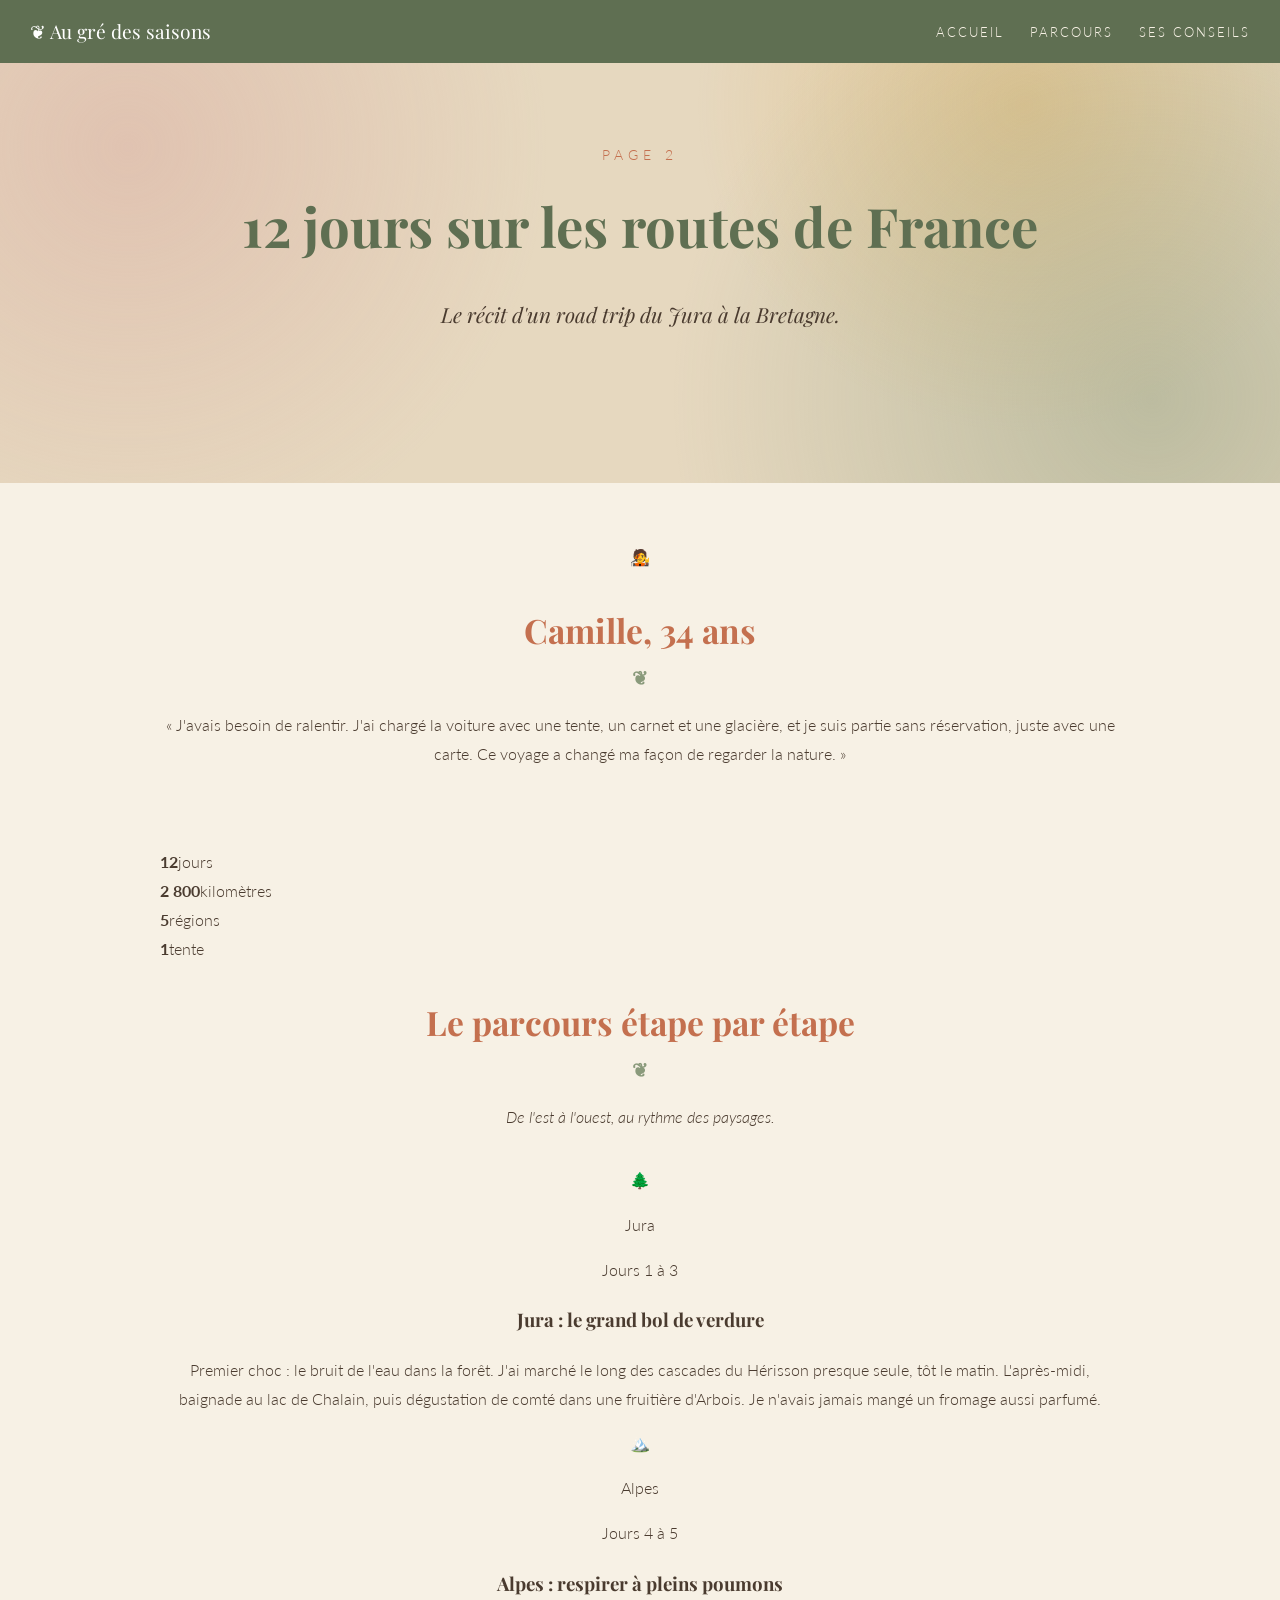
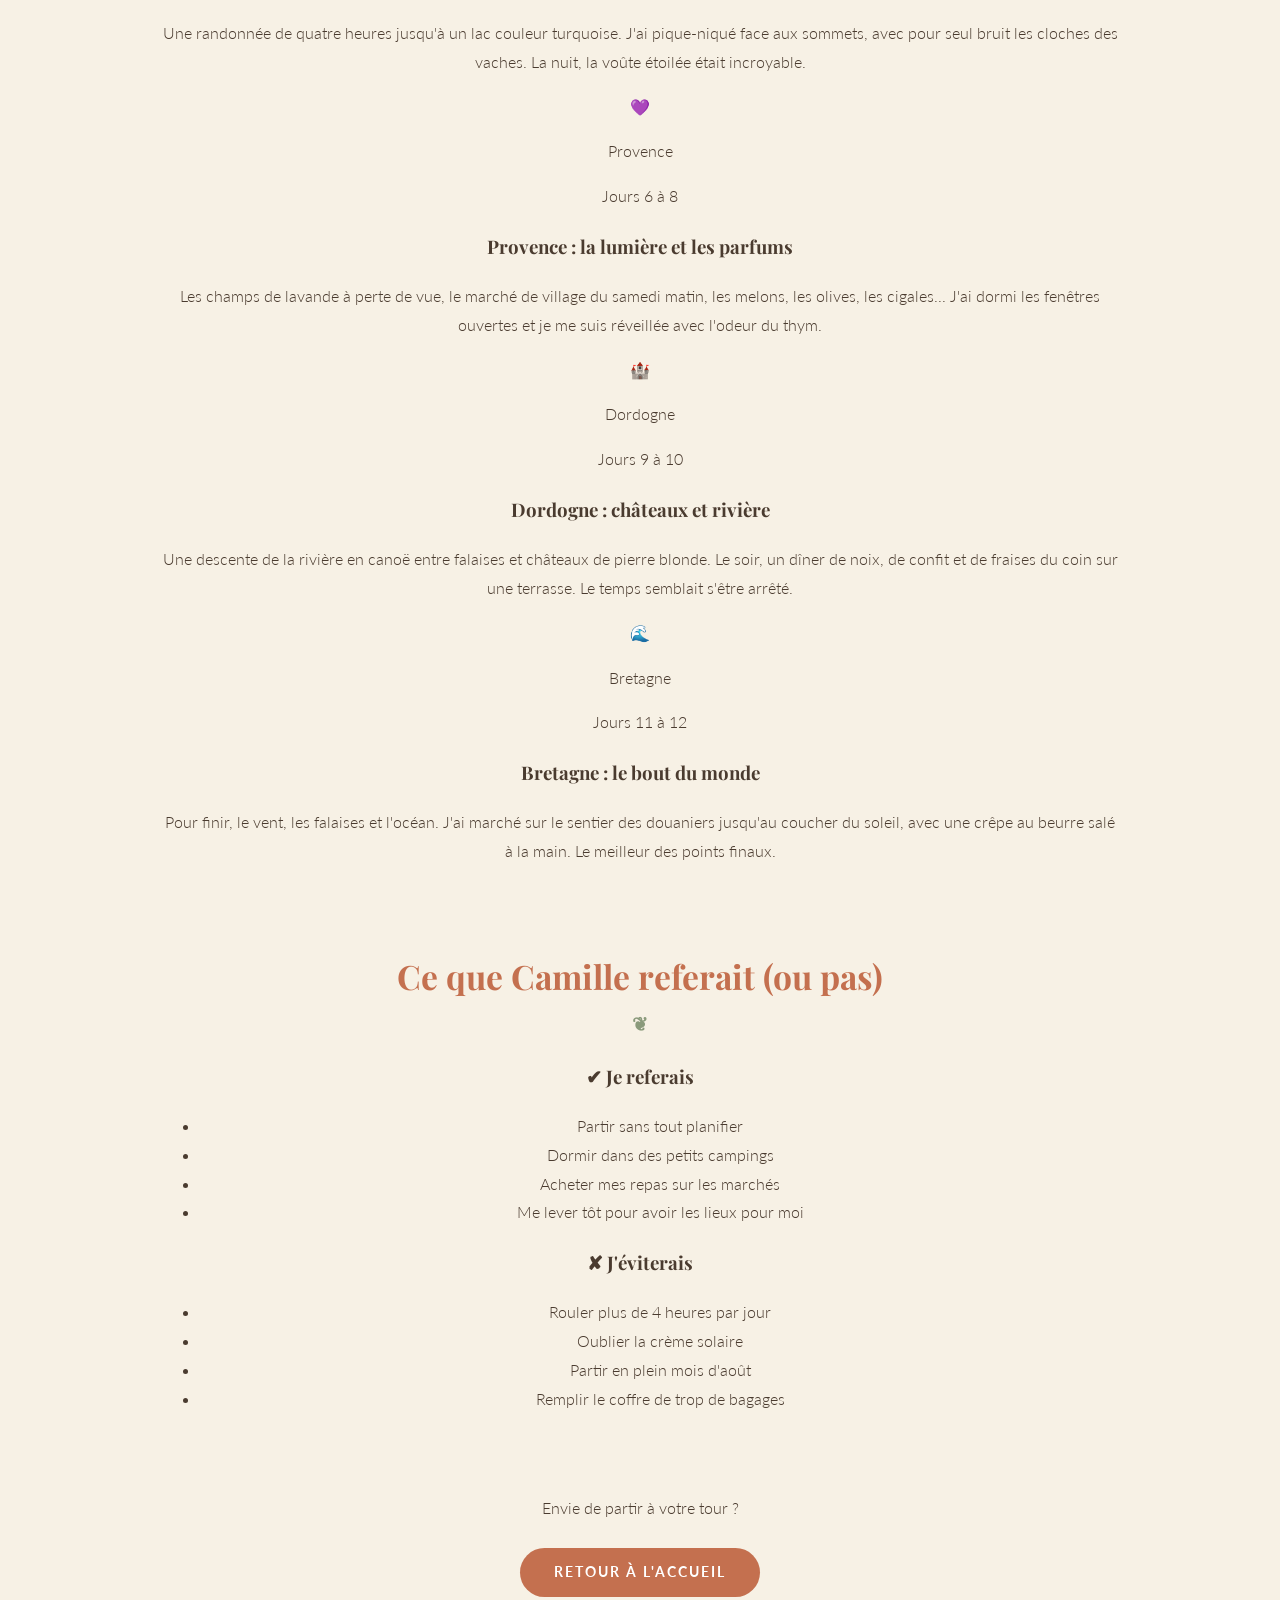
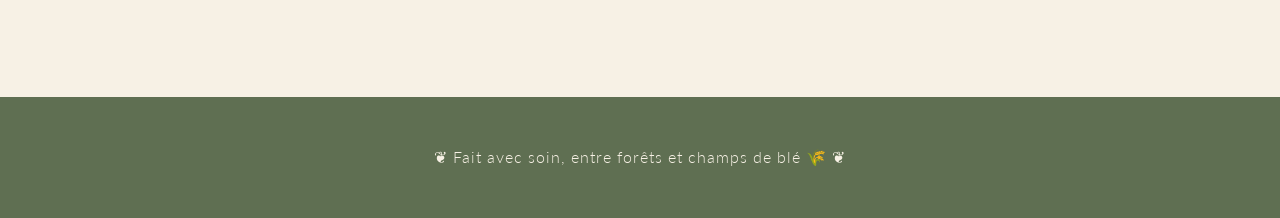
==== page2.html @ a961cdc7 "1er version" ====
<!DOCTYPE html>
<html lang="fr">
<head>
  <meta charset="UTF-8">
  <meta name="viewport" content="width=device-width, initial-scale=1.0">
  <title>Page 2 : un road trip en France</title>
  <link rel="preconnect" href="https://fonts.googleapis.com">
  <link href="https://fonts.googleapis.com/css2?family=Playfair+Display:ital,wght@0,600;1,400&family=Lato:wght@300;400;700&display=swap" rel="stylesheet">
  <link rel="stylesheet" href="style.css">
</head>
<body>

  <!-- ===== MENU ===== -->
  <nav>
    <span class="logo">❦ Au gré des saisons</span>
    <div class="liens">
      <a href="index.html">Accueil</a>
      <a href="#parcours">Parcours</a>
      <a href="#conseils-camille">Ses conseils</a>
    </div>
  </nav>

  <!-- ===== EN-TÊTE ===== -->
  <header class="accueil">
    <p class="sous-titre">Page 2</p>
    <h1>12 jours sur les routes de France</h1>
    <p class="intro">Le récit d'un road trip du Jura à la Bretagne.</p>
  </header>

  <main>

    <!-- ===== PROFIL ===== -->
    <section class="profil">
      <div class="avatar">🧑‍🎤</div>
      <div class="profil-texte">
        <h2>Camille, 34 ans</h2>
        <p>
          « J'avais besoin de ralentir. J'ai chargé la voiture avec une tente, un carnet
          et une glacière, et je suis partie sans réservation, juste avec une carte.
          Ce voyage a changé ma façon de regarder la nature. »
        </p>
      </div>
    </section>

    <!-- ===== CHIFFRES ===== -->
    <div class="chiffres">
      <div class="chiffre"><strong>12</strong><span>jours</span></div>
      <div class="chiffre"><strong>2 800</strong><span>kilomètres</span></div>
      <div class="chiffre"><strong>5</strong><span>régions</span></div>
      <div class="chiffre"><strong>1</strong><span>tente</span></div>
    </div>

    <!-- ===== PARCOURS ===== -->
    <section id="parcours">
      <h2>Le parcours étape par étape</h2>
      <p class="chapeau">De l'est à l'ouest, au rythme des paysages.</p>

      <article class="etape">
        <div class="visuel visuel-jura">
          <span>🌲</span>
          <p>Jura</p>
        </div>
        <div class="etape-texte">
          <span class="jours jours-sapin">Jours 1 à 3</span>
          <h3>Jura : le grand bol de verdure</h3>
          <p>
            Premier choc : le bruit de l'eau dans la forêt. J'ai marché le long des
            cascades du Hérisson presque seule, tôt le matin. L'après-midi, baignade au
            lac de Chalain, puis dégustation de comté dans une fruitière d'Arbois.
            Je n'avais jamais mangé un fromage aussi parfumé.
          </p>
        </div>
      </article>

      <article class="etape">
        <div class="visuel visuel-alpes">
          <span>🏔️</span>
          <p>Alpes</p>
        </div>
        <div class="etape-texte">
          <span class="jours jours-mousse">Jours 4 à 5</span>
          <h3>Alpes : respirer à pleins poumons</h3>
          <p>
            Une randonnée de quatre heures jusqu'à un lac couleur turquoise. J'ai
            pique-niqué face aux sommets, avec pour seul bruit les cloches des vaches.
            La nuit, la voûte étoilée était incroyable.
          </p>
        </div>
      </article>

      <article class="etape">
        <div class="visuel visuel-provence">
          <span>💜</span>
          <p>Provence</p>
        </div>
        <div class="etape-texte">
          <span class="jours jours-lavande">Jours 6 à 8</span>
          <h3>Provence : la lumière et les parfums</h3>
          <p>
            Les champs de lavande à perte de vue, le marché de village du samedi matin,
            les melons, les olives, les cigales... J'ai dormi les fenêtres ouvertes et
            je me suis réveillée avec l'odeur du thym.
          </p>
        </div>
      </article>

      <article class="etape">
        <div class="visuel visuel-dordogne">
          <span>🏰</span>
          <p>Dordogne</p>
        </div>
        <div class="etape-texte">
          <span class="jours jours-ocre">Jours 9 à 10</span>
          <h3>Dordogne : châteaux et rivière</h3>
          <p>
            Une descente de la rivière en canoë entre falaises et châteaux de pierre
            blonde. Le soir, un dîner de noix, de confit et de fraises du coin sur une
            terrasse. Le temps semblait s'être arrêté.
          </p>
        </div>
      </article>

      <article class="etape">
        <div class="visuel visuel-bretagne">
          <span>🌊</span>
          <p>Bretagne</p>
        </div>
        <div class="etape-texte">
          <span class="jours jours-mer">Jours 11 à 12</span>
          <h3>Bretagne : le bout du monde</h3>
          <p>
            Pour finir, le vent, les falaises et l'océan. J'ai marché sur le sentier des
            douaniers jusqu'au coucher du soleil, avec une crêpe au beurre salé à la
            main. Le meilleur des points finaux.
          </p>
        </div>
      </article>
    </section>

    <!-- ===== CONSEILS DE CAMILLE ===== -->
    <section id="conseils-camille">
      <h2>Ce que Camille referait (ou pas)</h2>

      <div class="listes">
        <div class="liste liste-oui">
          <h3>✔ Je referais</h3>
          <ul>
            <li>Partir sans tout planifier</li>
            <li>Dormir dans des petits campings</li>
            <li>Acheter mes repas sur les marchés</li>
            <li>Me lever tôt pour avoir les lieux pour moi</li>
          </ul>
        </div>
        <div class="liste liste-non">
          <h3>✘ J'éviterais</h3>
          <ul>
            <li>Rouler plus de 4 heures par jour</li>
            <li>Oublier la crème solaire</li>
            <li>Partir en plein mois d'août</li>
            <li>Remplir le coffre de trop de bagages</li>
          </ul>
        </div>
      </div>
    </section>

    <!-- ===== RETOUR ===== -->
    <section class="retour">
      <p>Envie de partir à votre tour ?</p>
      <a class="bouton" href="index.html">Retour à l'accueil</a>
    </section>

  </main>

  <footer>
    <p>❦ Fait avec soin, entre forêts et champs de blé 🌾 ❦</p>
  </footer>

</body>
</html>
---- style.css ----
/* ===== PALETTE ===== */
:root {
  --creme: #f7f1e5;
  --sable: #e6d8bf;
  --sauge: #8a9a7b;
  --sauge-fonce: #5f6f52;
  --terracotta: #c4704f;
  --moutarde: #d9a441;
  --rose: #d9a9a0;
  --brun: #4a3b2f;
  --sapin: #2f5a4c;
}

/* ===== BASE ===== */
* { box-sizing: border-box; }

html { scroll-behavior: smooth; }

body {
  margin: 0;
  font-family: 'Lato', sans-serif;
  font-weight: 300;
  background-color: var(--creme);
  color: var(--brun);
  line-height: 1.8;
}

h1, h2, h3 { font-family: 'Playfair Display', serif; }

/* ===== MENU (reste collé en haut) ===== */
nav {
  position: sticky;
  top: 0;
  z-index: 10;
  display: flex;
  justify-content: space-between;
  align-items: center;
  flex-wrap: wrap;
  gap: 10px;
  padding: 14px 30px;
  background-color: var(--sauge-fonce);
  color: white;
}

.logo {
  font-family: 'Playfair Display', serif;
  font-size: 1.2rem;
}

.liens a {
  color: var(--creme);
  text-decoration: none;
  text-transform: uppercase;
  letter-spacing: 2px;
  font-size: 0.8rem;
  margin-left: 22px;
  transition: color 0.3s;
}

.liens a:hover { color: var(--moutarde); }

/* ===== ACCUEIL ===== */
.accueil {
  text-align: center;
  padding: 80px 20px 100px;
  background:
    radial-gradient(circle at 10% 20%, rgba(217, 169, 160, 0.45) 0, transparent 35%),
    radial-gradient(circle at 90% 80%, rgba(138, 154, 123, 0.45) 0, transparent 40%),
    radial-gradient(circle at 80% 10%, rgba(217, 164, 65, 0.35) 0, transparent 30%),
    var(--sable);
}

.sous-titre {
  text-transform: uppercase;
  letter-spacing: 5px;
  font-size: 0.85rem;
  color: var(--terracotta);
  margin: 0;
}

h1 {
  font-size: 3.4rem;
  color: var(--sauge-fonce);
  margin: 10px 0;
}

.intro {
  font-family: 'Playfair Display', serif;
  font-style: italic;
  font-size: 1.3rem;
  margin-bottom: 50px;
}

/* Le conseil de bienvenue : double cadre */
.conseil-accueil {
  position: relative;
  max-width: 620px;
  margin: 0 auto;
  padding: 40px 35px 30px;
  background-color: var(--creme);
  border: 3px solid var(--terracotta);
  border-radius: 20px;
  outline: 2px dashed var(--sauge);
  outline-offset: 8px;
  box-shadow: 0 10px 30px rgba(74, 59, 47, 0.2);
}

.conseil-accueil .etiquette {
  position: absolute;
  top: -16px;
  left: 50%;
  transform: translateX(-50%);
  background-color: var(--terracotta);
  color: white;
  padding: 4px 20px;
  border-radius: 30px;
  font-size: 0.8rem;
  letter-spacing: 2px;
  text-transform: uppercase;
  font-weight: 700;
  white-space: nowrap;
}

.conseil-accueil p {
  margin: 0;
  font-size: 1.1rem;
}

/* ===== CONTENU ===== */
main {
  max-width: 1000px;
  margin: 0 auto;
  padding: 60px 20px 20px;
}

section {
  margin-bottom: 80px;
  text-align: center;
}

h2 {
  font-size: 2.1rem;
  color: var(--terracotta);
  margin-bottom: 5px;
}

h2::after {
  content: "❦";
  display: block;
  font-size: 1.2rem;
  color: var(--sauge);
}

.chapeau {
  font-style: italic;
  margin-bottom: 35px;
}

/* ===== CARTES AVEC CADRES COLORÉS ===== */
.grille {
  display: grid;
  grid-template-columns: repeat(auto-fit, minmax(260px, 1fr));
  gap: 25px;
}

.cadre {
  background-color: white;
  padding: 30px 22px;
  border-radius: 20px 20px 20px 4px;
  border: 2px solid;
  border-top-width: 8px;
  box-shadow: 0 6px 15px rgba(74, 59, 47, 0.1);
  transition: transform 0.3s, box-shadow 0.3s;
}

.cadre:hover {
  transform: translateY(-8px);
  box-shadow: 0 14px 25px rgba(74, 59, 47, 0.18);
}

.icone { font-size: 2.2rem; }
.cadre h3 { margin: 10px 0; }
.cadre p { margin: 0; font-size: 0.95rem; }

.cadre-sauge { border-color: var(--sauge); }
.cadre-sauge h3 { color: var(--sauge-fonce); }

.cadre-terracotta { border-color: var(--terracotta); }
.cadre-terracotta h3 { color: var(--terracotta); }

.cadre-moutarde { border-color: var(--moutarde); }
.cadre-moutarde h3 { color: #a77a1c; }

.cadre-rose { border-color: var(--rose); }
.cadre-rose h3 { color: #b0675a; }

/* ===== CITATION ===== */
.citation {
  margin: 0 auto 80px;
  max-width: 700px;
  padding: 35px 40px;
  text-align: center;
  font-family: 'Playfair Display', serif;
  font-style: italic;
  font-size: 1.4rem;
  color: white;
  background-color: var(--sauge);
  border-radius: 200px 200px 20px 20px;
  border: 6px double var(--creme);
  outline: 3px solid var(--sauge);
}

.citation cite {
  display: block;
  margin-top: 12px;
  font-size: 0.9rem;
  font-family: 'Lato', sans-serif;
  letter-spacing: 2px;
}

/* ===== RÉGIONS ===== */
.regions {
  display: grid;
  grid-template-columns: repeat(auto-fit, minmax(170px, 1fr));
  gap: 22px;
}

.region {
  min-height: 260px;
  padding: 25px 16px;
  border-radius: 120px 120px 16px 16px;  /* forme d'arche bohème */
  color: white;
  display: flex;
  flex-direction: column;
  justify-content: flex-end;
  text-align: center;
  border: 4px solid var(--creme);
  outline: 2px solid var(--sauge);
  transition: transform 0.3s;
}

.region:hover { transform: scale(1.04); }

.region h3 { margin: 5px 0; font-size: 1.5rem; }
.region p { margin: 0; font-size: 0.85rem; line-height: 1.5; }

.badge {
  align-self: center;
  background-color: rgba(255, 255, 255, 0.9);
  color: var(--brun);
  padding: 2px 14px;
  border-radius: 20px;
  font-size: 0.75rem;
  font-weight: 700;
  margin-bottom: 8px;
}

.region-lavande  { background: linear-gradient(180deg, #a58cc4, #6f5a8f); }
.region-mer      { background: linear-gradient(180deg, #7fb0b5, #3f7c85); }
.region-montagne { background: linear-gradient(180deg, #9fbf9a, #587a55); }
.region-foret    { background: linear-gradient(180deg, #d9a05b, #a15a2c); }
.region-jura     { background: linear-gradient(180deg, #6f9a8a, #2f5a4c); }

/* ===== FOCUS JURA ===== */
.focus-jura {
  position: relative;
  padding: 55px 30px 40px;
  background-color: #eaf0e6;
  border: 3px solid var(--sapin);
  border-radius: 20px;
  outline: 2px dashed var(--sauge);
  outline-offset: 8px;
}

.focus-jura h2 { color: var(--sapin); }

.etiquette-jura {
  position: absolute;
  top: -16px;
  left: 50%;
  transform: translateX(-50%);
  background-color: var(--sapin);
  color: white;
  padding: 4px 22px;
  border-radius: 30px;
  font-size: 0.8rem;
  letter-spacing: 2px;
  text-transform: uppercase;
  font-weight: 700;
}

.lieux {
  display: grid;
  grid-template-columns: repeat(auto-fit, minmax(200px, 1fr));
  gap: 20px;
}

.lieu {
  background-color: white;
  padding: 22px 18px;
  border-radius: 16px;
  border-bottom: 5px solid var(--sapin);
  box-shadow: 0 4px 12px rgba(74, 59, 47, 0.1);
}

.lieu h3 {
  color: var(--sapin);
  margin: 8px 0;
  font-size: 1.15rem;
}

.lieu p { margin: 0; font-size: 0.9rem; }

/* ===== SAISONS ===== */
.saisons {
  display: grid;
  grid-template-columns: repeat(auto-fit, minmax(160px, 1fr));
  gap: 20px;
}

.saison {
  padding: 25px 10px;
  border-radius: 50% 50% 14px 14px / 30% 30% 14px 14px;
  font-family: 'Playfair Display', serif;
  font-size: 1.2rem;
  border: 2px dotted var(--brun);
}

.saison span { display: block; font-size: 2rem; }

.saison small {
  display: block;
  font-family: 'Lato', sans-serif;
  font-size: 0.8rem;
  opacity: 0.8;
}

.printemps { background-color: #f3d9dd; }
.ete       { background-color: #f6e3a8; }
.automne   { background-color: #ecc3a0; }
.hiver     { background-color: #d8e4e8; }

/* ===== CONTACT ===== */
.cadre-contact {
  padding: 50px 30px;
  background-color: white;
  border: 3px solid var(--moutarde);
  border-radius: 20px;
  outline: 2px dashed var(--terracotta);
  outline-offset: 8px;
  margin-bottom: 60px;
}

.bouton {
  display: inline-block;
  margin-top: 10px;
  padding: 12px 34px;
  background-color: var(--terracotta);
  color: white;
  text-decoration: none;
  border-radius: 40px;
  letter-spacing: 2px;
  text-transform: uppercase;
  font-size: 0.85rem;
  font-weight: 700;
  transition: background-color 0.3s, transform 0.3s;
}

.bouton:hover {
  background-color: var(--sauge-fonce);
  transform: translateY(-3px);
}

/* ===== PIED DE PAGE ===== */
footer {
  text-align: center;
  padding: 30px 20px;
  background-color: var(--sauge-fonce);
  color: var(--creme);
  letter-spacing: 1px;
}

/* ===== TÉLÉPHONE ===== */
@media (max-width: 600px) {
  h1 { font-size: 2.3rem; }
  nav { justify-content: center; }
  .liens a { margin: 0 8px; }
  .citation { border-radius: 60px 60px 20px 20px; font-size: 1.15rem; padding: 30px 20px; }
}
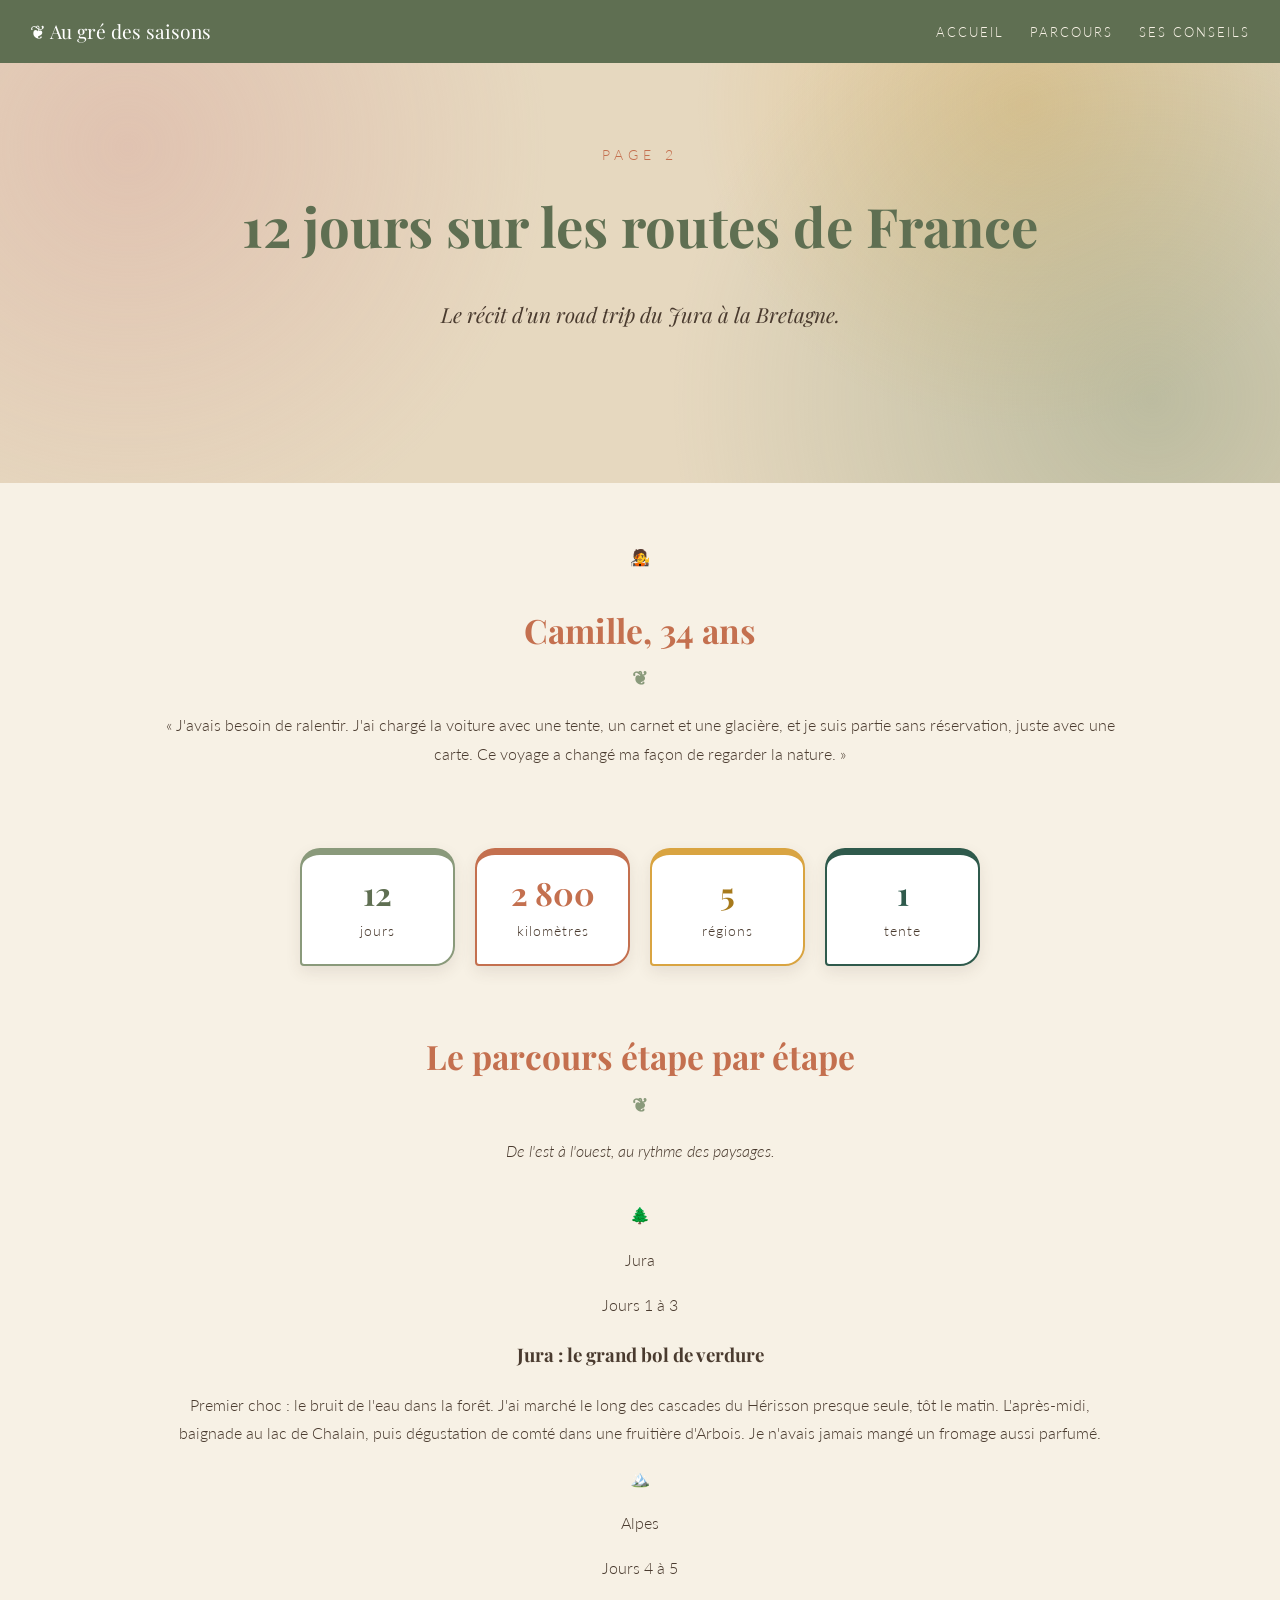
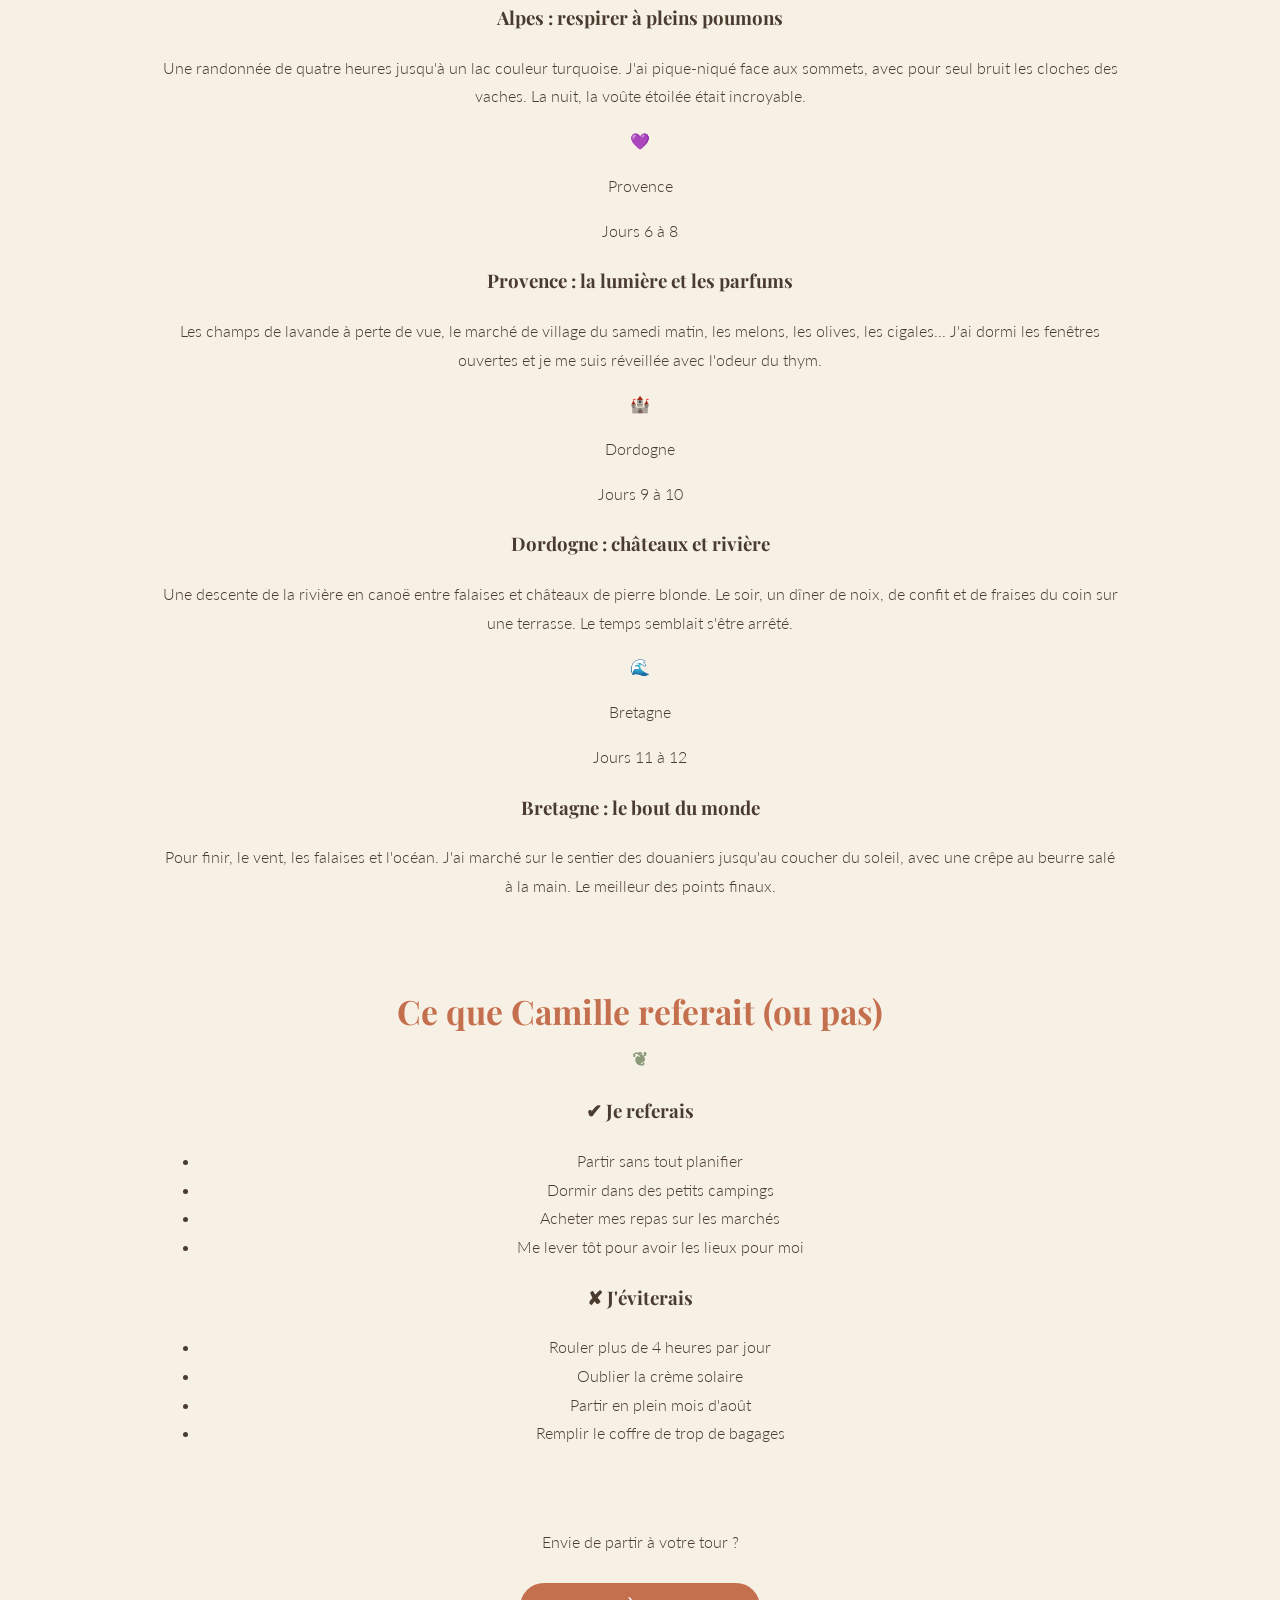
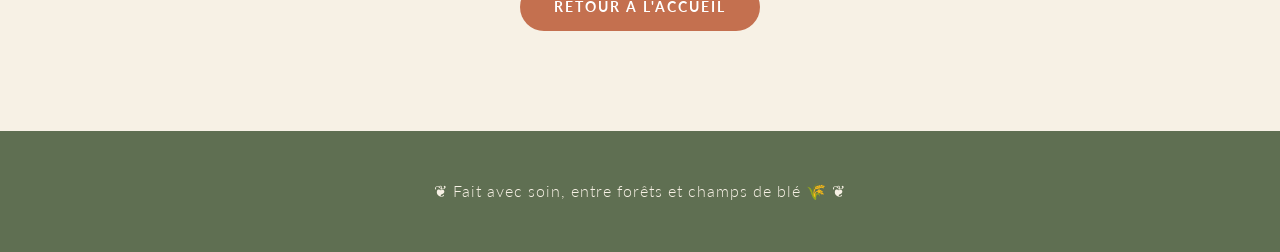
==== commit 0736232e: "iuh" ====
--- a/page2.html
+++ b/page2.html
@@ -42,12 +42,25 @@
       </div>
     </section>
 
-    <!-- ===== CHIFFRES ===== -->
-    <div class="chiffres">
-      <div class="chiffre"><strong>12</strong><span>jours</span></div>
-      <div class="chiffre"><strong>2 800</strong><span>kilomètres</span></div>
-      <div class="chiffre"><strong>5</strong><span>régions</span></div>
-      <div class="chiffre"><strong>1</strong><span>tente</span></div>
+  
+   <!-- ===== CHIFFRES ===== -->
+    <div class="chiffres-camille">
+      <div class="stat-camille stat-sauge">
+        <strong>12</strong>
+        <span>jours</span>
+      </div>
+      <div class="stat-camille stat-terracotta">
+        <strong>2 800</strong>
+        <span>kilomètres</span>
+      </div>
+      <div class="stat-camille stat-moutarde">
+        <strong>5</strong>
+        <span>régions</span>
+      </div>
+      <div class="stat-camille stat-sapin">
+        <strong>1</strong>
+        <span>tente</span>
+      </div>
     </div>
 
     <!-- ===== PARCOURS ===== -->
--- a/style.css
+++ b/style.css
@@ -379,11 +379,221 @@
   color: var(--creme);
   letter-spacing: 1px;
 }
-
+/* ===== LES VOYAGEURS (personnages cliquables) ===== */
+.personnages {
+  display: flex;
+  justify-content: center;
+  flex-wrap: wrap;
+  gap: 40px;
+}
+
+.perso {
+  display: block;
+  width: 250px;
+  padding: 25px 20px 22px;
+  background-color: white;
+  border: 3px solid;
+  border-radius: 20px 20px 20px 4px;
+  box-shadow: 0 6px 15px rgba(74, 59, 47, 0.1);
+  text-decoration: none;
+  color: var(--brun);
+  transition: transform 0.3s, box-shadow 0.3s;
+}
+
+.perso-camille { border-color: var(--sauge); }
+.perso-leo     { border-color: var(--sapin); }
+.perso-sport {
+  border-color: var(--moutarde);
+  margin: 0 auto;
+}
+.perso:hover {
+  transform: translateY(-8px);
+  box-shadow: 0 14px 25px rgba(74, 59, 47, 0.18);
+}
+
+.perso svg {
+  width: 150px;
+  height: auto;
+  transition: transform 0.3s;
+}
+
+.perso:hover svg { transform: rotate(-4deg) scale(1.06); }
+
+.perso h3 {
+  margin: 10px 0 0;
+  font-size: 1.5rem;
+  color: var(--terracotta);
+}
+
+.perso p {
+  margin: 4px 0 14px;
+  font-size: 0.9rem;
+}
+
+.lien-perso {
+  display: inline-block;
+  padding: 6px 18px;
+  background-color: var(--terracotta);
+  color: white;
+  border-radius: 30px;
+  font-size: 0.75rem;
+  font-weight: 700;
+  letter-spacing: 1px;
+  text-transform: uppercase;
+  transition: background-color 0.3s;
+}
+
+.perso:hover .lien-perso { background-color: var(--sauge-fonce); }
+
+/* ===== AJOUTS PAGE 4 (SKI & VÉLO) ===== */
+.badge-region, .altitude {
+  display: inline-block;
+  margin-top: 6px;
+  padding: 2px 12px;
+  background-color: var(--creme);
+  color: var(--brun);
+  border-radius: 20px;
+  font-size: 0.75rem;
+  font-weight: 700;
+  letter-spacing: 1px;
+  text-transform: uppercase;
+}
+
+.altitude {
+  margin-bottom: 10px;
+  background-color: var(--sable);
+}
+
+.chiffres-ventoux {
+  display: grid;
+  grid-template-columns: repeat(auto-fit, minmax(140px, 1fr));
+  gap: 15px;
+  margin-bottom: 30px;
+}
+
+.chiffre {
+  background-color: var(--sapin);
+  color: var(--creme);
+  padding: 16px 10px;
+  border-radius: 16px;
+}
+
+.chiffre strong {
+  display: block;
+  font-family: 'Playfair Display', serif;
+  font-size: 1.5rem;
+  color: var(--moutarde);
+}
+
+.chiffre span {
+  font-size: 0.85rem;
+}
+
+.niveau {
+  display: inline-block;
+  margin-top: 12px;
+  padding: 3px 14px;
+  border-radius: 20px;
+  font-size: 0.75rem;
+  font-weight: 700;
+  text-transform: uppercase;
+  color: white;
+}
+
+.niveau-dur     { background-color: var(--terracotta); }
+.niveau-costaud { background-color: var(--moutarde); color: var(--brun); }
+.niveau-doux    { background-color: var(--sauge); }
+
+.note-sommet {
+  margin: 25px auto 0;
+  max-width: 750px;
+  font-style: italic;
+  font-size: 0.95rem;
+}
+
+.grille-conseils-sport {
+  display: grid;
+  grid-template-columns: repeat(auto-fit, minmax(300px, 1fr));
+  gap: 25px;
+}
+
+.liste-conseils {
+  text-align: left;
+}
+
+.liste-conseils h3 {
+  text-align: center;
+  margin-bottom: 15px;
+}
+
+.liste-conseils ul {
+  padding-left: 20px;
+  margin: 0;
+}
+
+.liste-conseils li {
+  margin-bottom: 8px;
+  font-size: 0.95rem;
+}
 /* ===== TÉLÉPHONE ===== */
 @media (max-width: 600px) {
   h1 { font-size: 2.3rem; }
   nav { justify-content: center; }
   .liens a { margin: 0 8px; }
   .citation { border-radius: 60px 60px 20px 20px; font-size: 1.15rem; padding: 30px 20px; }
-}+}
+/* ===== CHIFFRES CLÉS CAMILLE (PAGE 2) ===== */
+.chiffres-camille {
+  display: flex;
+  justify-content: center;
+  align-items: center;
+  flex-wrap: wrap;
+  gap: 20px;
+  max-width: 860px;
+  margin: 0 auto 60px;
+  text-align: center;
+}
+
+.stat-camille {
+  background-color: white;
+  border: 2px solid var(--sauge);
+  border-top-width: 7px;
+  border-radius: 20px 20px 20px 4px;
+  padding: 20px 22px;
+  min-width: 155px;
+  box-shadow: 0 6px 15px rgba(74, 59, 47, 0.1);
+  transition: transform 0.3s, box-shadow 0.3s;
+}
+
+.stat-camille:hover {
+  transform: translateY(-6px);
+  box-shadow: 0 12px 22px rgba(74, 59, 47, 0.16);
+}
+
+.stat-camille strong {
+  display: block;
+  font-family: 'Playfair Display', serif;
+  font-size: 2rem;
+  line-height: 1.15;
+  color: var(--terracotta);
+}
+
+.stat-camille span {
+  display: block;
+  margin-top: 6px;
+  font-size: 0.9rem;
+  letter-spacing: 1px;
+  color: var(--brun);
+}
+
+.stat-sauge      { border-color: var(--sauge); }
+.stat-sauge strong { color: var(--sauge-fonce); }
+
+.stat-terracotta      { border-color: var(--terracotta); }
+.stat-terracotta strong { color: var(--terracotta); }
+
+.stat-moutarde      { border-color: var(--moutarde); }
+.stat-moutarde strong { color: #a77a1c; }
+
+.stat-sapin      { border-color: var(--sapin); }
+.stat-sapin strong { color: var(--sapin); }
